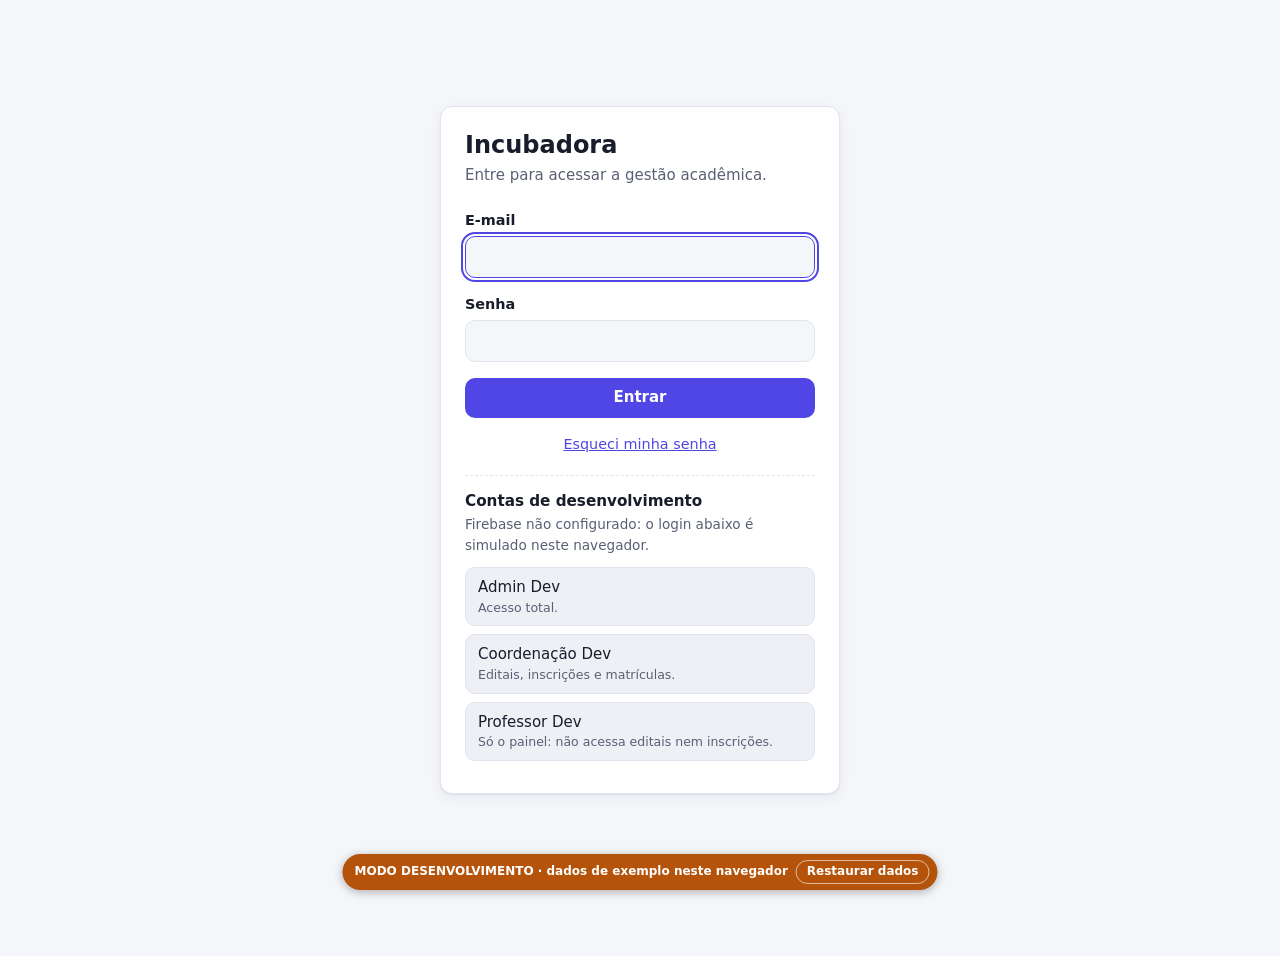
==== index.html @ c94a70e8 "Site base + sistema de painel + editais + inscrições" ====
<!doctype html>
<html lang="pt-BR">
  <head>
    <meta charset="utf-8" />
    <meta name="viewport" content="width=device-width, initial-scale=1" />
    <title>Entrar · Incubadora</title>
    <link rel="stylesheet" href="css/tokens.css" />
    <link rel="stylesheet" href="css/base.css" />
    <link rel="stylesheet" href="css/components.css" />
  </head>
  <body>
    <main class="login">
      <section class="cartao login__caixa">
        <h1 class="login__titulo">Incubadora</h1>
        <p class="login__sub">Entre para acessar a gestão acadêmica.</p>

        <p class="aviso" id="mensagem" role="alert" hidden></p>

        <form id="form-login" novalidate>
          <div class="campo">
            <label for="email">E-mail</label>
            <input id="email" name="email" type="email" autocomplete="username" required autofocus />
          </div>
          <div class="campo">
            <label for="senha">Senha</label>
            <input id="senha" name="senha" type="password" autocomplete="current-password" required />
          </div>
          <button class="botao botao--bloco" id="btn-entrar" type="submit">Entrar</button>
        </form>

        <p class="login__rodape">
          <button class="link-botao" id="btn-esqueci" type="button">Esqueci minha senha</button>
        </p>
      </section>
    </main>

    <script type="module" src="js/pages/login.js"></script>
  </body>
</html>
---- css/tokens.css ----
/* Design tokens — mude as cores/espaços aqui e o sistema inteiro acompanha. */
:root {
  color-scheme: light dark;

  --cor-fundo: #f5f6fa;
  --cor-superficie: #ffffff;
  --cor-superficie-2: #eef0f6;
  --cor-borda: #e1e4ee;
  --cor-texto: #191d2b;
  --cor-texto-suave: #596074;

  --cor-primaria: #4f46e5;
  --cor-primaria-hover: #4338ca;
  --cor-sobre-primaria: #ffffff;

  --cor-sucesso: #15803d;
  --cor-sucesso-fundo: #e7f6ec;
  --cor-atencao: #b45309;
  --cor-atencao-fundo: #fdf1dc;
  --cor-erro: #b91c1c;
  --cor-erro-fundo: #fce9e9;

  --fonte: system-ui, -apple-system, 'Segoe UI', Roboto, sans-serif;
  --raio: 10px;
  --sombra: 0 1px 2px rgb(20 24 40 / 6%), 0 4px 14px rgb(20 24 40 / 5%);

  --espaco-1: 4px;
  --espaco-2: 8px;
  --espaco-3: 12px;
  --espaco-4: 16px;
  --espaco-5: 24px;
  --espaco-6: 32px;

  --largura-sidebar: 232px;
}

@media (prefers-color-scheme: dark) {
  :root {
    --cor-fundo: #11131c;
    --cor-superficie: #1a1d2a;
    --cor-superficie-2: #232737;
    --cor-borda: #2c3144;
    --cor-texto: #eceef6;
    --cor-texto-suave: #9aa1b8;

    --cor-primaria: #7c74ff;
    --cor-primaria-hover: #968fff;
    --cor-sobre-primaria: #11131c;

    --cor-sucesso: #4ade80;
    --cor-sucesso-fundo: #12301d;
    --cor-atencao: #fbbf24;
    --cor-atencao-fundo: #36280d;
    --cor-erro: #f87171;
    --cor-erro-fundo: #381617;

    --sombra: 0 1px 2px rgb(0 0 0 / 30%), 0 4px 14px rgb(0 0 0 / 25%);
  }
}
---- css/base.css ----
/* Reset, tipografia e layout geral (menu lateral + conteúdo). */
*,
*::before,
*::after {
  box-sizing: border-box;
}

html {
  -webkit-text-size-adjust: 100%;
}

body {
  margin: 0;
  min-height: 100vh;
  background: var(--cor-fundo);
  color: var(--cor-texto);
  font: 15px/1.5 var(--fonte);
}

h1,
h2,
h3 {
  margin: 0;
  line-height: 1.2;
}

a {
  color: var(--cor-primaria);
}

/* O atributo hidden precisa vencer qualquer `display` definido por classes (ex.: .campo { display: grid }). */
[hidden] {
  display: none !important;
}

:focus-visible {
  outline: 2px solid var(--cor-primaria);
  outline-offset: 2px;
}

/* Páginas internas ficam invisíveis até exigirLogin() confirmar o acesso (evita "piscar" conteúdo). */
body[data-auth='pending'] {
  visibility: hidden;
}

/* ---------- layout: menu lateral + conteúdo ---------- */
.app {
  display: grid;
  grid-template-columns: var(--largura-sidebar) minmax(0, 1fr); /* minmax(0, …) impede o conteúdo de alargar a coluna */
  min-height: 100vh;
}

.sidebar {
  position: sticky;
  top: 0;
  height: 100vh;
  display: flex;
  flex-direction: column;
  gap: var(--espaco-5);
  padding: var(--espaco-5) var(--espaco-4);
  background: var(--cor-superficie);
  border-right: 1px solid var(--cor-borda);
}

.principal {
  min-width: 0;
  padding: var(--espaco-6);
  max-width: 1200px;
}

.topo {
  margin-bottom: var(--espaco-5);
}

.topo--acao {
  display: flex;
  flex-wrap: wrap;
  align-items: flex-start;
  justify-content: space-between;
  gap: var(--espaco-4);
}

.topo h1 {
  font-size: 1.6rem;
}

.topo__sub {
  margin: var(--espaco-1) 0 0;
  color: var(--cor-texto-suave);
}

@media (max-width: 800px) {
  .app {
    grid-template-columns: minmax(0, 1fr);
  }

  .sidebar {
    position: static;
    height: auto;
    flex-direction: row;
    align-items: center;
    flex-wrap: wrap;
    gap: var(--espaco-3);
    padding: var(--espaco-3) var(--espaco-4);
    border-right: 0;
    border-bottom: 1px solid var(--cor-borda);
  }

  .principal {
    padding: var(--espaco-4);
  }
}
---- css/components.css ----
/* Componentes reutilizáveis. Nomes em BEM simples: .bloco, .bloco__parte, .bloco--variacao */

/* ---------- botão ---------- */
.botao {
  display: inline-flex;
  align-items: center;
  justify-content: center;
  gap: var(--espaco-2);
  min-height: 40px;
  padding: 0 var(--espaco-4);
  border: 1px solid transparent;
  border-radius: var(--raio);
  background: var(--cor-primaria);
  color: var(--cor-sobre-primaria);
  font: inherit;
  font-weight: 600;
  cursor: pointer;
  transition: background 0.15s;
}

.botao:hover {
  background: var(--cor-primaria-hover);
}

.botao:disabled {
  opacity: 0.6;
  cursor: progress;
}

.botao--fantasma {
  background: transparent;
  border-color: var(--cor-borda);
  color: var(--cor-texto);
}

.botao--fantasma:hover {
  background: var(--cor-superficie-2);
}

.botao--perigo {
  background: var(--cor-erro);
  color: var(--cor-superficie);
}

.botao--perigo:hover {
  background: var(--cor-erro);
  filter: brightness(1.1);
}

.botao--bloco {
  width: 100%;
}

.link-botao {
  padding: 0;
  border: 0;
  background: none;
  color: var(--cor-primaria);
  font: inherit;
  cursor: pointer;
  text-decoration: underline;
}

/* ---------- campos de formulário ---------- */
.campo {
  display: grid;
  grid-template-columns: minmax(0, 1fr); /* o campo nunca é mais largo que o contêiner, mesmo com texto longo */
  gap: var(--espaco-1);
  margin-bottom: var(--espaco-4);
}

.campo label {
  font-weight: 600;
  font-size: 0.9rem;
}

.campo input:not([type='checkbox']),
.campo select,
.campo textarea {
  min-height: 42px;
  padding: 0 var(--espaco-3);
  border: 1px solid var(--cor-borda);
  border-radius: var(--raio);
  background: var(--cor-fundo);
  color: var(--cor-texto);
  font: inherit;
}

.campo input:not([type='checkbox']):focus,
.campo select:focus,
.campo textarea:focus {
  border-color: var(--cor-primaria);
}

.campo textarea {
  padding: var(--espaco-3);
  min-height: 90px;
}

/* ---------- mensagem de formulário ---------- */
.aviso {
  margin: 0 0 var(--espaco-4);
  padding: var(--espaco-3);
  border-radius: var(--raio);
  background: var(--cor-erro-fundo);
  color: var(--cor-erro);
  font-size: 0.9rem;
}

.aviso--info {
  background: var(--cor-sucesso-fundo);
  color: var(--cor-sucesso);
}

/* ---------- cartão ---------- */
.cartao {
  padding: var(--espaco-5);
  background: var(--cor-superficie);
  border: 1px solid var(--cor-borda);
  border-radius: calc(var(--raio) + 2px);
  box-shadow: var(--sombra);
}

/* ---------- menu lateral ---------- */
.marca {
  font-size: 1.15rem;
  font-weight: 800;
  letter-spacing: -0.01em;
}

.nav {
  display: flex;
  flex-direction: column;
  gap: var(--espaco-1);
  flex: 1;
}

.nav__item {
  display: flex;
  align-items: center;
  justify-content: space-between;
  gap: var(--espaco-2);
  padding: var(--espaco-2) var(--espaco-3);
  border-radius: var(--raio);
  color: var(--cor-texto);
  text-decoration: none;
  font-weight: 500;
}

.nav__item:hover {
  background: var(--cor-superficie-2);
}

.nav__item[aria-current='page'] {
  background: var(--cor-primaria);
  color: var(--cor-sobre-primaria);
}

.nav__item--desativado {
  color: var(--cor-texto-suave);
  cursor: not-allowed;
}

.nav__item--desativado:hover {
  background: none;
}

.nav__item small {
  font-size: 0.7rem;
  opacity: 0.8;
}

.usuario {
  display: grid;
  gap: var(--espaco-1);
  padding-top: var(--espaco-4);
  border-top: 1px solid var(--cor-borda);
}

.usuario__nome {
  font-weight: 600;
  overflow-wrap: anywhere;
}

.usuario__papel {
  margin-bottom: var(--espaco-2);
  color: var(--cor-texto-suave);
  font-size: 0.85rem;
  text-transform: capitalize;
}

@media (max-width: 800px) {
  .nav {
    flex-direction: row;
    flex-basis: 100%;
    order: 3;
    overflow-x: auto;
    scrollbar-width: none;
  }

  .nav__item {
    white-space: nowrap;
  }

  .usuario {
    margin-left: auto;
    padding: 0;
    border: 0;
    grid-auto-flow: column;
    align-items: center;
    gap: var(--espaco-3);
  }

  .usuario__papel {
    display: none;
  }
}

/* ---------- métricas do painel ---------- */
.metricas {
  display: grid;
  grid-template-columns: repeat(auto-fit, minmax(210px, 1fr));
  gap: var(--espaco-4);
}

.metrica {
  display: grid;
  gap: var(--espaco-1);
}

.metrica__rotulo {
  color: var(--cor-texto-suave);
  font-size: 0.9rem;
}

.metrica__valor {
  font-size: 2.2rem;
  font-weight: 800;
  letter-spacing: -0.02em;
  line-height: 1.1;
}

.metrica__dica {
  color: var(--cor-texto-suave);
  font-size: 0.85rem;
}

.metrica--link {
  color: inherit;
  text-decoration: none;
}

.metrica--link:hover {
  border-color: var(--cor-primaria);
}

.metrica--atencao {
  background: var(--cor-atencao-fundo);
  border-color: transparent;
}

.metrica--atencao .metrica__valor {
  color: var(--cor-atencao);
}

.metrica--carregando .metrica__valor {
  width: 3ch;
  height: 2.2rem;
  border-radius: 6px;
  background: var(--cor-superficie-2);
  color: transparent;
  animation: pulsar 1.2s ease-in-out infinite;
}

@keyframes pulsar {
  50% {
    opacity: 0.45;
  }
}

/* ---------- abas ---------- */
.abas {
  display: flex;
  gap: var(--espaco-1);
  margin-bottom: var(--espaco-4);
  box-shadow: inset 0 -1px 0 var(--cor-borda); /* linha de base; o sublinhado da aba ativa fica por cima */
  overflow-x: auto;
  scrollbar-width: none; /* rola por toque/arraste, sem barra */
}

.aba {
  padding: var(--espaco-2) var(--espaco-4);
  border: 0;
  border-bottom: 2px solid transparent;
  background: none;
  color: var(--cor-texto-suave);
  font: inherit;
  font-weight: 600;
  white-space: nowrap;
  cursor: pointer;
}

.aba:hover {
  color: var(--cor-texto);
}

.aba[aria-selected='true'] {
  border-bottom-color: var(--cor-primaria);
  color: var(--cor-primaria);
}

.aba__contagem {
  margin-left: var(--espaco-1);
  padding: 1px 8px;
  border-radius: 999px;
  background: var(--cor-atencao-fundo);
  color: var(--cor-atencao);
  font-size: 0.8rem;
}

/* ---------- lista de itens (inscrições, alunos, turmas…) ---------- */
.lista {
  display: grid;
  gap: var(--espaco-3);
}

.item {
  display: flex;
  flex-wrap: wrap;
  align-items: flex-start;
  justify-content: space-between;
  gap: var(--espaco-4);
  padding: var(--espaco-4) var(--espaco-5);
}

.item__principal {
  display: grid;
  flex: 1 1 320px;
  gap: var(--espaco-1);
  min-width: 0;
}

.item__titulo {
  font-size: 1.05rem;
}

.item__meta {
  margin: 0;
  color: var(--cor-texto-suave);
  font-size: 0.9rem;
  overflow-wrap: anywhere;
}

.item__mensagem {
  margin: var(--espaco-2) 0 0;
  padding: var(--espaco-2) var(--espaco-3);
  border-left: 3px solid var(--cor-borda);
  font-size: 0.9rem;
  overflow-wrap: anywhere;
}

.item__acoes {
  display: flex;
  flex-wrap: wrap;
  align-items: center;
  gap: var(--espaco-2);
}

.item--carregando {
  min-height: 96px;
  animation: pulsar 1.2s ease-in-out infinite;
}

.estado-vazio {
  margin: 0;
  padding: var(--espaco-6);
  color: var(--cor-texto-suave);
  text-align: center;
}

.selo {
  padding: 2px 10px;
  border-radius: 999px;
  font-size: 0.8rem;
  font-weight: 700;
}

.selo--sucesso {
  background: var(--cor-sucesso-fundo);
  color: var(--cor-sucesso);
}

.selo--erro {
  background: var(--cor-erro-fundo);
  color: var(--cor-erro);
}

/* ---------- diálogo (<dialog>) ---------- */
.dialogo {
  width: min(92vw, 480px);
  padding: var(--espaco-5);
  border: 1px solid var(--cor-borda);
  border-radius: calc(var(--raio) + 2px);
  background: var(--cor-superficie);
  color: var(--cor-texto);
  box-shadow: 0 20px 50px rgb(0 0 0 / 35%);
}

.dialogo::backdrop {
  background: rgb(10 12 20 / 55%);
}

.dialogo h2 {
  font-size: 1.25rem;
}

.dialogo__sub {
  margin: var(--espaco-1) 0 var(--espaco-4);
  color: var(--cor-texto-suave);
  overflow-wrap: anywhere;
}

.dialogo__acoes {
  display: flex;
  justify-content: flex-end;
  gap: var(--espaco-2);
  margin-top: var(--espaco-5);
}

/* ---------- selos extras e blocos das telas de editais/inscrições ---------- */
.selo--atencao {
  background: var(--cor-atencao-fundo);
  color: var(--cor-atencao);
}

.selo--neutro {
  background: var(--cor-superficie-2);
  color: var(--cor-texto-suave);
}

.selo--info {
  background: var(--cor-superficie-2);
  color: var(--cor-primaria);
}

.barra {
  display: flex;
  flex-wrap: wrap;
  gap: var(--espaco-4);
  margin-bottom: var(--espaco-4);
}

.barra .campo {
  flex: 1 1 240px;
  max-width: 420px;
  margin-bottom: 0;
}

.painel-turma {
  display: grid;
  gap: var(--espaco-3);
  margin-bottom: var(--espaco-4);
  padding: var(--espaco-4) var(--espaco-5);
}

.painel-turma p {
  margin: 0;
}

.painel-turma__vagas {
  display: flex;
  flex-wrap: wrap;
  gap: var(--espaco-2) var(--espaco-5);
}

.painel-turma__vagas strong {
  font-size: 1.15rem;
}

.checklist {
  display: grid;
  gap: var(--espaco-1);
  margin: var(--espaco-2) 0 0;
  padding: 0;
  list-style: none;
}

.checklist label,
.check {
  display: flex;
  align-items: center;
  gap: var(--espaco-2);
}

.entrada-pequena {
  width: 96px;
  min-height: 36px;
  padding: 0 var(--espaco-2);
  border: 1px solid var(--cor-borda);
  border-radius: var(--raio);
  background: var(--cor-fundo);
  color: var(--cor-texto);
  font: inherit;
}

.dialogo--largo {
  width: min(94vw, 640px);
  max-height: 92vh;
}

.grade-2 {
  display: grid;
  grid-template-columns: repeat(auto-fit, minmax(220px, 1fr));
  gap: var(--espaco-3);
}

fieldset.campo {
  min-width: 0;
  margin-inline: 0;
  padding: var(--espaco-3) var(--espaco-4);
  border: 1px solid var(--cor-borda);
  border-radius: var(--raio);
}

fieldset.campo legend {
  padding: 0 var(--espaco-2);
  font-size: 0.9rem;
  font-weight: 600;
}

.campo__ajuda {
  color: var(--cor-texto-suave);
  font-size: 0.85rem;
}

.opcoes {
  display: grid;
  gap: var(--espaco-2);
}

.chips {
  display: flex;
  flex-wrap: wrap;
  gap: var(--espaco-2);
  margin-bottom: var(--espaco-2);
}

.chip {
  display: inline-flex;
  align-items: center;
  gap: var(--espaco-1);
  padding: 2px 4px 2px 10px;
  border-radius: 999px;
  background: var(--cor-superficie-2);
  font-size: 0.85rem;
}

.chip button {
  padding: 0 6px;
  border: 0;
  background: none;
  color: inherit;
  font-size: 1rem;
  line-height: 1;
  cursor: pointer;
}

.linha-add {
  display: flex;
  flex-wrap: wrap;
  gap: var(--espaco-2);
}

.linha-add input {
  flex: 1 1 160px;
}

.dados {
  display: grid;
  grid-template-columns: max-content minmax(0, 1fr);
  gap: var(--espaco-1) var(--espaco-4);
  margin: var(--espaco-4) 0;
}

.dados dt {
  color: var(--cor-texto-suave);
}

.dados dd {
  margin: 0;
  overflow-wrap: anywhere;
}

.dialogo details {
  margin-top: var(--espaco-3);
}

.dialogo ol {
  margin: var(--espaco-2) 0 0;
  padding-left: var(--espaco-5);
  font-size: 0.9rem;
}

/* ---------- toasts ---------- */
#toasts {
  position: fixed;
  right: var(--espaco-4);
  bottom: var(--espaco-4);
  z-index: 100;
  display: grid;
  gap: var(--espaco-2);
}

.toast {
  padding: var(--espaco-3) var(--espaco-4);
  border-radius: var(--raio);
  background: var(--cor-texto);
  color: var(--cor-fundo);
  box-shadow: var(--sombra);
}

.toast--sucesso {
  background: var(--cor-sucesso);
  color: var(--cor-superficie);
}

.toast--erro {
  background: var(--cor-erro);
  color: var(--cor-superficie);
}

/* ---------- tela de login ---------- */
.login {
  display: grid;
  place-items: center;
  min-height: 100vh;
  padding: var(--espaco-4);
}

.login__caixa {
  width: min(100%, 400px);
}

.login__titulo {
  margin-bottom: var(--espaco-1);
  font-size: 1.5rem;
}

.login__sub {
  margin: 0 0 var(--espaco-5);
  color: var(--cor-texto-suave);
}

.login__rodape {
  margin: var(--espaco-4) 0 0;
  text-align: center;
  font-size: 0.9rem;
}

@media (prefers-reduced-motion: reduce) {
  * {
    animation: none !important;
    transition: none !important;
  }
}
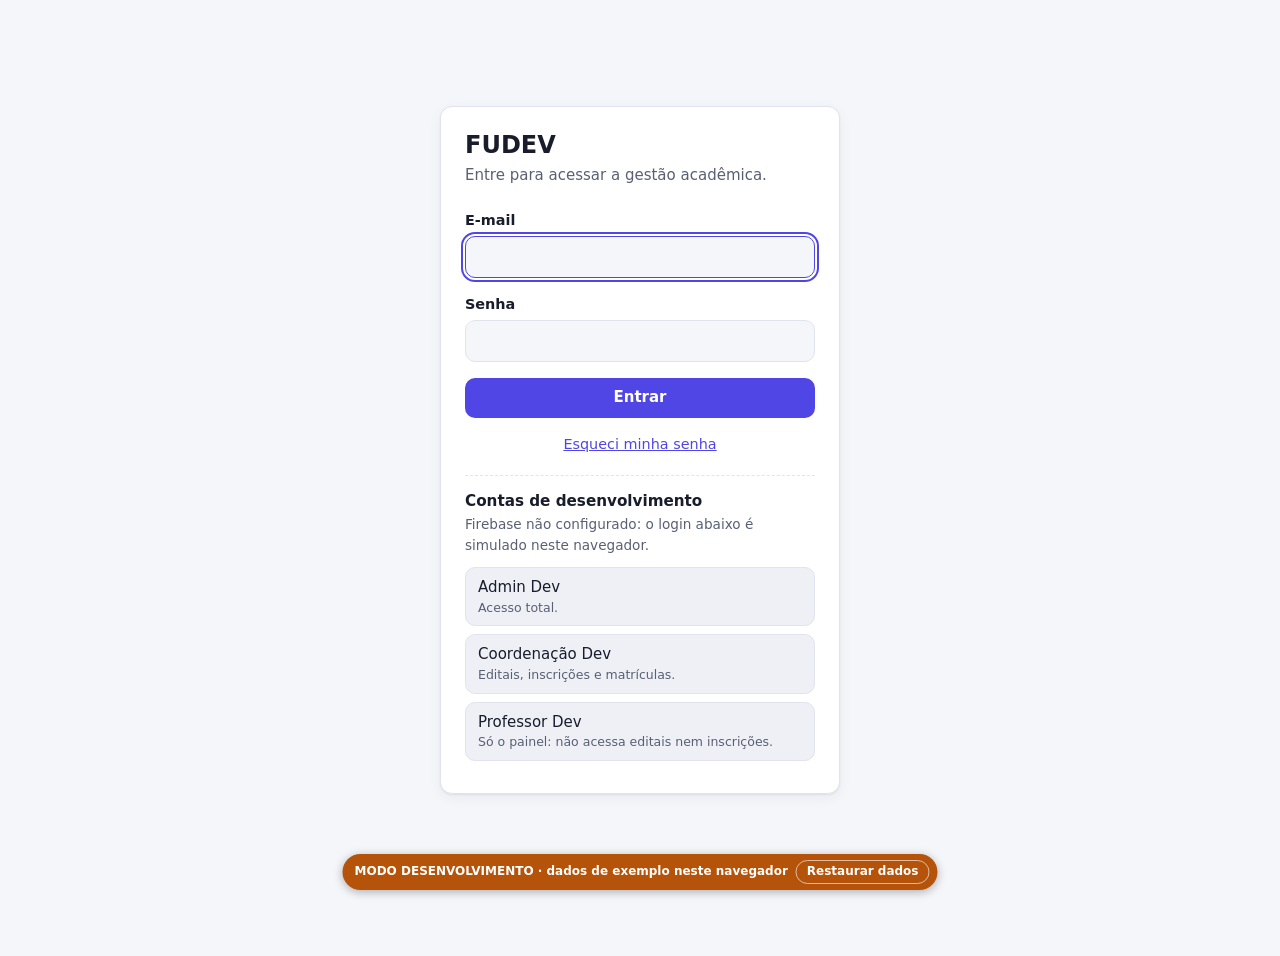
==== commit 086f549e: "Refino de funcoes - ajustes de nomeclaturas - configuracoes de sorteios" ====
--- a/index.html
+++ b/index.html
@@ -3,7 +3,7 @@
   <head>
     <meta charset="utf-8" />
     <meta name="viewport" content="width=device-width, initial-scale=1" />
-    <title>Entrar · Incubadora</title>
+    <title>Entrar · FUDEV</title>
     <link rel="stylesheet" href="css/tokens.css" />
     <link rel="stylesheet" href="css/base.css" />
     <link rel="stylesheet" href="css/components.css" />
@@ -11,7 +11,7 @@
   <body>
     <main class="login">
       <section class="cartao login__caixa">
-        <h1 class="login__titulo">Incubadora</h1>
+        <h1 class="login__titulo">FUDEV</h1>
         <p class="login__sub">Entre para acessar a gestão acadêmica.</p>
 
         <p class="aviso" id="mensagem" role="alert" hidden></p>
--- a/css/components.css
+++ b/css/components.css
@@ -538,6 +538,12 @@
   gap: var(--espaco-2);
 }
 
+.opcoes--linha {
+  display: flex;
+  flex-wrap: wrap;
+  gap: var(--espaco-2) var(--espaco-4);
+}
+
 .chips {
   display: flex;
   flex-wrap: wrap;
@@ -657,6 +663,48 @@
   font-size: 0.9rem;
 }
 
+/* ---------- página pública de inscrição ---------- */
+.publico__caixa {
+  width: min(100%, 640px);
+}
+
+.edital-info {
+  margin-bottom: var(--espaco-4);
+  padding: var(--espaco-3) var(--espaco-4);
+  border: 1px solid var(--cor-borda);
+  border-radius: var(--raio);
+  background: var(--cor-superficie-2);
+}
+
+.edital-info h2 {
+  margin-bottom: var(--espaco-1);
+  font-size: 1.05rem;
+}
+
+.edital-info p {
+  margin: var(--espaco-1) 0 0;
+  color: var(--cor-texto-suave);
+  font-size: 0.9rem;
+}
+
+#sucesso {
+  display: grid;
+  gap: var(--espaco-3);
+}
+
+#sucesso p {
+  margin: 0;
+}
+
+/* campo-armadilha contra robôs: fora da tela, mas presente no HTML (display:none seria ignorado por eles) */
+.armadilha {
+  position: absolute;
+  left: -9999px;
+  width: 1px;
+  height: 1px;
+  overflow: hidden;
+}
+
 @media (prefers-reduced-motion: reduce) {
   * {
     animation: none !important;
